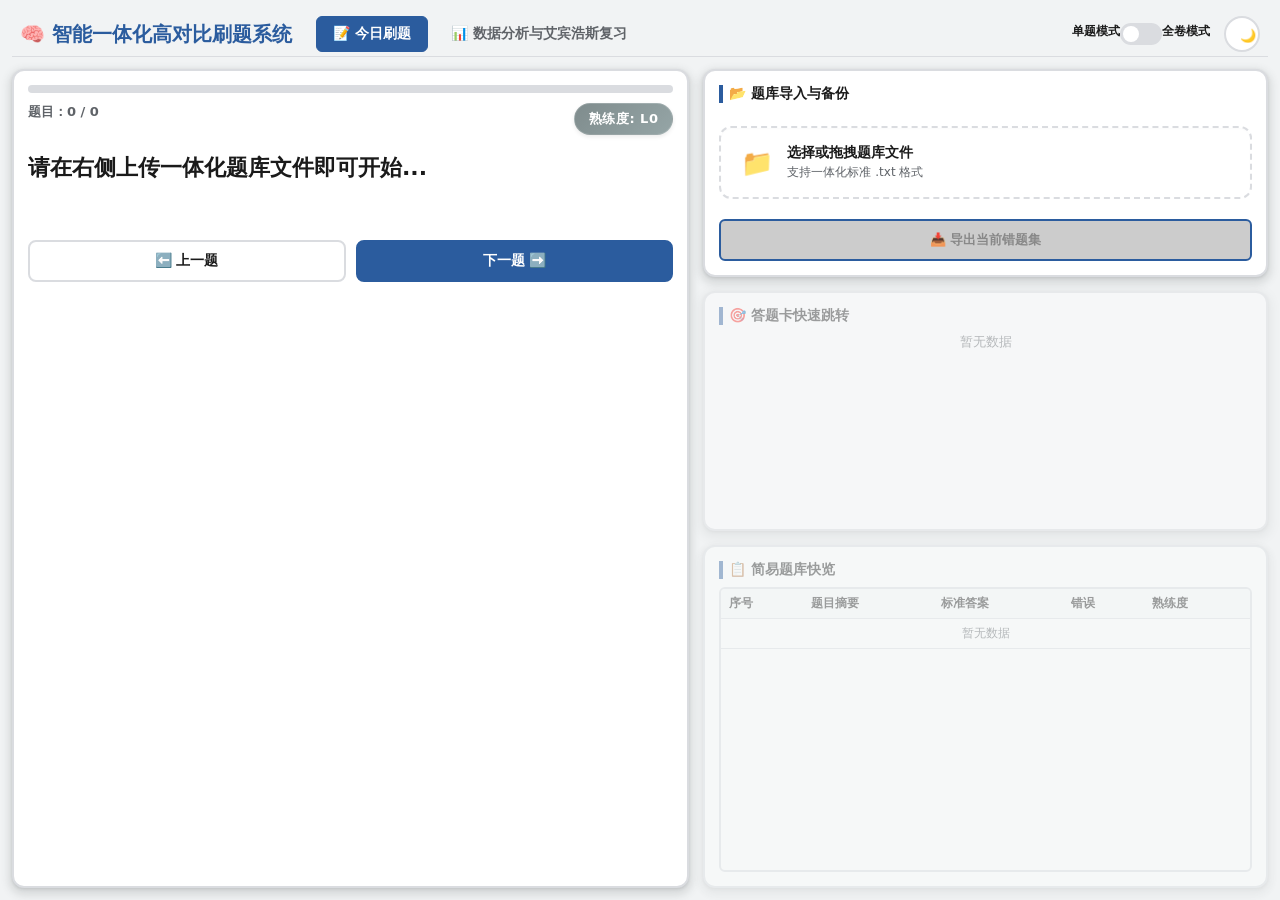
==== index.html @ 7b8d34b7 "2.8快捷键" ====
<!doctype html>
<html lang="zh-CN">
  <head>
    <meta charset="UTF-8" />
    <meta name="viewport" content="width=device-width, initial-scale=1.0" />
    <title>智能一体化全屏刷题看板 - 答题中心</title>
    <link rel="stylesheet" href="style.css" />
  </head>
  <body>
    <div class="fullscreen-container">
      <header class="main-header">
        <div class="header-left">
          <h1>🧠 智能一体化高对比刷题系统</h1>
          <div class="nav-tabs">
            <a href="index.html" class="tab-btn active">📝 今日刷题</a>
            <a href="analysis.html" class="tab-btn">📊 数据分析与艾宾浩斯复习</a>
          </div>
        </div>
        <div class="header-controls">
          <div
            class="mode-switch-wrapper"
            id="modeSwitchBox"
            style="display: flex"
          >
            <span class="mode-label">单题模式</span>
            <label class="switch">
              <input type="checkbox" id="modeToggle" />
              <span class="slider round"></span>
            </label>
            <span class="mode-label">全卷模式</span>
          </div>
          <button id="themeToggleBtn" class="theme-toggle-btn" title="切换主题">
            <span class="icon">🌙</span>
          </button>
        </div>
      </header>

      <div class="main-layout tab-content active" id="quizTab">
        <div class="card quiz-zone" id="quizZone">
          <div class="progress-bar-container" id="progressContainer">
            <div class="progress-bar" id="progressBar"></div>
          </div>
          <div class="quiz-header" id="quizHeader">
            <span id="quizIndex">题目：0 / 0</span>
            <span id="wordStage" class="badge">熟练度: L0</span>
          </div>

          <div id="quizDynamicContent" class="quiz-dynamic-content">
            <div class="word-display" id="wordDisplay">
              请在右侧上传一体化题库文件即可开始...
            </div>
            <div class="options-grid" id="optionsGrid"></div>
            <div id="feedback" class="feedback-msg"></div>
          </div>

          <!-- 单题模式导航按钮组（始终显示并贴近下方） -->
          <div class="nav-btn-group" id="navBtnGroup">
            <button id="prevBtn" class="nav-action-btn">⬅️ 上一题</button>
            <button id="nextBtn" class="nav-action-btn primary">下一题 ➡️</button>
          </div>
        </div>

        <div class="right-panel">
          <div class="card upload-section">
            <h3>📂 题库导入与备份</h3>
            <div class="file-upload-wrapper">
              <label for="vocabFile" class="custom-file-upload">
                <span class="upload-icon">📁</span>
                <div class="upload-text">
                  <strong id="fileStatusText">选择或拖拽题库文件</strong>
                  <small>支持一体化标准 .txt 格式</small>
                </div>
              </label>
              <input
                type="file"
                id="vocabFile"
                accept=".txt"
                style="display: none"
              />
            </div>
            <div class="action-btn-group">
              <button id="exportWrongBtn" class="export-btn" disabled>
                📥 导出当前错题集
              </button>
            </div>
          </div>

          <div
            class="card answer-card-zone"
            id="answerCardZone"
            style="opacity: 0.4; pointer-events: none"
          >
            <h3>🎯 答题卡快速跳转</h3>
            <div class="answer-card-grid" id="answerCardGrid">
              <div
                style="
                  color: var(--text-muted);
                  font-size: 13px;
                  text-align: center;
                  grid-column: 1/-1;
                "
              >
                暂无数据
              </div>
            </div>
          </div>

          <div
            class="card dashboard-zone"
            id="dashboardZone"
            style="opacity: 0.4; pointer-events: none"
          >
            <h3>📋 简易题库快览</h3>
            <div class="table-wrapper">
              <table>
                <thead>
                  <tr>
                    <th>序号</th>
                    <th>题目摘要</th>
                    <th>标准答案</th>
                    <th>错误</th>
                    <th>熟练度</th>
                  </tr>
                </thead>
                <tbody id="dashboardBody">
                  <tr>
                    <td
                      colspan="5"
                      style="text-align: center; color: var(--text-muted)"
                    >
                      暂无数据
                    </td>
                  </tr>
                </tbody>
              </table>
            </div>
          </div>
        </div>
      </div>
    </div>
    <script src="script.js"></script>
  </body>
</html>
---- style.css ----
/* 高对比度色彩核心变量 */
:root {
  --primary: #2b5c9e;
  --primary-hover: #1f4577;
  --success: #0f9d58;
  --success-hover: #0b7b43;
  --success-bg: #e6f4ea;
  --success-text: #137333;
  --danger: #d93025;
  --danger-hover: #a51d14;
  --danger-bg: #fce8e6;
  --danger-text: #c5221f;
  --background: #f1f3f4;
  --card-bg: #ffffff;
  --text: #1a1a1a;
  --text-muted: #5f6368;
  --border: #dadce0;
  --opt-btn-bg: #ffffff;
  --opt-btn-hover: #f8f9fa;
  --shadow:
    rgba(60, 64, 67, 0.15) 0px 1px 3px 0px,
    rgba(60, 64, 67, 0.15) 0px 4px 8px 3px;
  --badge-bg: #e8eaed;
  --table-header: #f8f9fa;
  --tr-hover: #f1f3f4;
}

[data-theme="dark"] {
  --background: #0f0f11;
  --card-bg: #1a1b20;
  --primary: #6ba5ff;
  --primary-hover: #8cb7ff;
  --success: #1fe686;
  --success-hover: #52f2a5;
  --success-bg: #102e21;
  --success-text: #34f59b;
  --danger: #ff5252;
  --danger-hover: #ff7575;
  --danger-bg: #3c1818;
  --danger-text: #ff7575;
  --text: #ffffff;
  --text-muted: #bdc1c6;
  --border: #3c4043;
  --opt-btn-bg: #24262d;
  --opt-btn-hover: #30333d;
  --shadow: rgba(0, 0, 0, 0.5) 0px 4px 16px;
  --badge-bg: #3c4043;
  --table-header: #24262d;
  --tr-hover: #2d3139;
}

* {
  box-sizing: border-box;
}
body {
  font-family:
    system-ui,
    -apple-system,
    sans-serif;
  background-color: var(--background);
  color: var(--text);
  margin: 0;
  padding: 12px;
  height: 100vh;
  overflow: hidden;
}

.fullscreen-container {
  height: 100%;
  display: flex;
  flex-direction: column;
}

/* 顶部融合栏 */
.main-header {
  display: flex;
  justify-content: space-between;
  align-items: center;
  padding: 4px 8px;
  margin-bottom: 12px;
  border-bottom: 1px solid var(--border);
}
.header-left {
  display: flex;
  align-items: center;
  gap: 24px;
}
.main-header h1 {
  margin: 0;
  color: var(--primary);
  font-size: 20px;
  font-weight: 800;
}

/* 导航标签组 */
.nav-tabs {
  display: flex;
  gap: 6px;
}
.tab-btn {
  background: transparent;
  color: var(--text-muted);
  padding: 8px 16px;
  border-radius: 6px;
  border: 1px solid transparent;
  font-size: 14px;
  font-weight: bold;
}
.tab-btn:hover {
  color: var(--text);
  background: var(--opt-btn-hover);
}
.tab-btn.active {
  color: white;
  background: var(--primary);
  border-color: var(--primary);
}
a.tab-btn {
  display: inline-block;
  text-decoration: none;
  text-align: center;
  line-height: normal;
}

.header-controls {
  display: flex;
  align-items: center;
  gap: 14px;
}
.theme-toggle-btn {
  background: var(--card-bg);
  border: 2px solid var(--border);
  width: 36px;
  height: 36px;
  border-radius: 50%;
  cursor: pointer;
}

/* 标签内容展示区控制 */
.tab-content {
  display: none;
  flex: 1;
  min-height: 0;
}
.tab-content.active {
  display: grid;
}

/* 页面一：经典分栏网格 */
.main-layout {
  grid-template-columns: 1.2fr 1fr;
  gap: 14px;
}
.card {
  background: var(--card-bg);
  padding: 14px;
  border-radius: 12px;
  box-shadow: var(--shadow);
  border: 2px solid var(--border);
  display: flex;
  flex-direction: column;
}
.quiz-zone {
  height: 100%;
  min-height: 0;
  justify-content: flex-start;
}

.progress-bar-container {
  background: var(--border);
  height: 8px;
  border-radius: 4px;
  margin-bottom: 10px;
}
.progress-bar {
  background: var(--primary);
  width: 0%;
  height: 100%;
  border-radius: 4px;
}
.quiz-header {
  display: flex;
  justify-content: space-between;
  color: var(--text-muted);
  font-size: 13px;
  font-weight: bold;
  margin-bottom: 8px;
}

.quiz-dynamic-content {
  display: flex;
  flex-direction: column;
  gap: 6px;
}
/* 全卷模式滚动容器 */
.full-paper-scroll {
  overflow-y: auto;
  flex: 1;
  padding-right: 8px;
  display: flex !important;
  flex-direction: column !important;
  gap: 16px !important; 
}

/* 单个题目卡片块 */
.paper-item-block {
  padding: 16px;
  border-radius: 8px;
  border: 1px solid var(--border);
  background: var(--card-bg);
  box-shadow: 0 2px 4px rgba(0, 0, 0, 0.05);
  margin-bottom: 0;
  box-sizing: border-box;
}

/* 焦点卡片高亮 */
.paper-item-block.focused-item {
  border: 2px solid var(--primary);
  box-shadow: inset 0 0 4px var(--primary);
}

.paper-item-title {
  font-size: 15px;
  font-weight: bold;
  margin-bottom: 12px;
  line-height: 1.4;
}

/* 选项网格保持适度间距 */
.paper-item-block .options-grid {
  display: grid;
  grid-template-columns: 1fr;
  gap: 20px;
}

.word-display {
  font-size: 22px;
  font-weight: 800;
  padding: 10px 0;
  line-height: 1.4;
}
.options-grid {
  display: grid;
  grid-template-columns: 1fr;
  gap: 6px;
}

.opt-btn {
  background: var(--opt-btn-bg);
  border: 2px solid var(--border);
  color: var(--text);
  text-align: left;
  padding: 10px 14px;
  border-radius: 6px;
  font-size: 14px;
  font-weight: 600;
}
.opt-btn:hover:not(:disabled) {
  border-color: var(--primary);
  background: var(--opt-btn-hover);
}
.opt-btn.correct {
  background: var(--success-bg) !important;
  border-color: var(--success) !important;
  color: var(--success-text) !important;
  font-weight: 800;
}
.opt-btn.wrong {
  background: var(--danger-bg) !important;
  border-color: var(--danger) !important;
  color: var(--danger-text) !important;
  font-weight: 800;
}

.feedback-msg {
  text-align: left;
  font-weight: 800;
  min-height: 20px;
  font-size: 15px;
  margin: 4px 0;
}

/* ==========================================================================
   ✨ 单题模式【上一题/下一题】贴近选项下方的新增控制组样式
   ========================================================================== */
.nav-btn-group {
  display: flex;
  gap: 10px;
  margin-top: 6px; /* 紧贴反馈区域与选项下方 */
  width: 100%;
}

.nav-action-btn {
  flex: 1;
  padding: 10px 16px;
  font-size: 14px;
  font-weight: 700;
  border-radius: 8px;
  cursor: pointer;
  background: var(--opt-btn-bg);
  color: var(--text);
  border: 2px solid var(--border);
  transition: all 0.2s ease;
  display: flex;
  align-items: center;
  justify-content: center;
}

.nav-action-btn:hover:not(:disabled) {
  border-color: var(--primary);
  background: var(--opt-btn-hover);
}

.nav-action-btn.primary {
  background: var(--primary);
  color: #ffffff;
  border-color: var(--primary);
}

.nav-action-btn.primary:hover:not(:disabled) {
  background: var(--primary-hover);
  border-color: var(--primary-hover);
}

.right-panel {
  display: flex;
  flex-direction: column;
  gap: 14px;
  height: 100%;
  min-height: 0;
}
.upload-section {
  flex-shrink: 0;
}
.answer-card-zone {
  flex: 0.8;
  min-height: 0;
}
.dashboard-zone {
  flex: 1.2;
  min-height: 0;
}
.right-panel h3,
.card h3 {
  margin: 0 0 8px 0;
  font-size: 14px;
  border-left: 4px solid var(--primary);
  padding-left: 6px;
}

.action-btn-group {
  display: flex;
  gap: 6px;
}
.action-btn-group button {
  flex: 1;
}

.answer-card-grid {
  display: grid;
  grid-template-columns: repeat(auto-fill, minmax(36px, 1fr));
  gap: 5px;
  overflow-y: auto;
  flex: 1;
}
.answer-item {
  aspect-ratio: 1;
  border: 2px solid var(--border);
  border-radius: 6px;
  display: flex;
  align-items: center;
  justify-content: center;
  font-size: 12px;
  font-weight: 700;
  cursor: pointer;
  background: var(--opt-btn-bg);
}
.answer-item.active {
  border-color: var(--primary) !important;
  box-shadow: 0 0 0 2px var(--primary);
}
.answer-item.correct {
  background-color: var(--success) !important;
  border-color: var(--success) !important;
  color: white !important;
}
.answer-item.wrong {
  background-color: var(--danger) !important;
  border-color: var(--danger) !important;
  color: white !important;
}

.table-wrapper {
  flex: 1;
  overflow-y: auto;
  border: 2px solid var(--border);
  border-radius: 6px;
}
table {
  width: 100%;
  border-collapse: collapse;
  font-size: 12px;
}
th,
td {
  padding: 6px 8px;
  border-bottom: 1px solid var(--border);
  text-align: left;
}
th {
  background: var(--table-header);
  position: sticky;
  top: 0;
  z-index: 2;
}
.high-error-row {
  background-color: var(--danger-bg) !important;
}

/* 页面二：数据多维分析独立专属美化布局 */
.analysis-layout {
  grid-template-rows: auto 1fr;
  gap: 14px;
  height: 100%;
  min-height: 0;
}
.metrics-grid {
  display: grid;
  grid-template-columns: repeat(4, 1fr);
  gap: 14px;
  margin-top: 8px;
}
.metric-card {
  background: var(--background);
  padding: 14px;
  border-radius: 8px;
  text-align: center;
  border: 1px solid var(--border);
}
.metric-card .title {
  font-size: 13px;
  color: var(--text-muted);
  font-weight: bold;
}
.metric-card .value {
  font-size: 26px;
  font-weight: 800;
  margin-top: 6px;
}

.analysis-charts-grid {
  display: grid;
  grid-template-columns: 1fr 1fr;
  gap: 14px;
  min-height: 0;
}
.chart-card {
  height: 100%;
  min-height: 0;
}
.chart-progress-row {
  margin-bottom: 14px;
}
.chart-progress-row .label-txt {
  display: flex;
  justify-content: space-between;
  font-size: 12px;
  margin-bottom: 4px;
}
.chart-progress-row .bar-outer {
  background: var(--border);
  height: 12px;
  border-radius: 6px;
  overflow: hidden;
}
.chart-progress-row .bar-inner {
  height: 100%;
  border-radius: 6px;
  transition: width 0.5s ease;
}

/* 页面三：艾宾浩斯曲线独立风格布局 */
.ebbinghaus-layout {
  grid-template-rows: auto 1fr;
  gap: 14px;
  height: 100%;
  min-height: 0;
}
.ebbinghaus-intro p {
  margin: 4px 0;
  font-size: 13px;
  color: var(--text-muted);
  line-height: 1.5;
}
.ebb-main-grid {
  display: grid;
  grid-template-columns: 1fr 1.1fr;
  gap: 14px;
  min-height: 0;
}

.ebb-timeline-panel {
  height: 100%;
  min-height: 0;
}
.ebb-stage-scroller {
  flex: 1;
  overflow-y: auto;
  padding-right: 4px;
  display: flex;
  flex-direction: column;
  gap: 8px;
}
.ebb-timeline-node {
  background: var(--background);
  border-left: 4px solid var(--primary);
  padding: 10px 12px;
  border-radius: 0 8px 8px 0;
  font-size: 12px;
}
.ebb-timeline-node.expired {
  border-left-color: var(--danger);
  background: var(--danger-bg);
}
.ebb-timeline-node h4 {
  margin: 0 0 4px 0;
  color: var(--danger-text);
  font-size: 13px;
}
.ebb-timeline-node .node-time {
  font-weight: bold;
  color: var(--primary);
  margin-bottom: 2px;
}

.ebb-action-panel {
  height: 100%;
  min-height: 0;
  background: var(--card-bg);
}
.review-status-bar {
  padding: 10px;
  border-radius: 6px;
  font-weight: bold;
  text-align: center;
  font-size: 13px;
  margin-bottom: 8px;
}
.review-status-bar.safe {
  background: var(--success-bg);
  color: var(--success-text);
}
.review-status-bar.danger {
  background: var(--danger-bg);
  color: var(--danger-text);
  animation: pulse 2s infinite;
}

/* 开关基础 */
.switch {
  position: relative;
  display: inline-block;
  width: 42px;
  height: 22px;
}
.switch input {
  opacity: 0;
  width: 0;
  height: 0;
}
.slider {
  position: absolute;
  cursor: pointer;
  top: 0;
  left: 0;
  right: 0;
  bottom: 0;
  background-color: var(--border);
  transition: 0.2s;
}
.slider:before {
  position: absolute;
  content: "";
  height: 16px;
  width: 16px;
  left: 3px;
  bottom: 3px;
  background-color: white;
  transition: 0.2s;
}
input:checked + .slider {
  background-color: var(--primary);
}
input:checked + .slider:before {
  transform: translateX(20px);
}
.slider.round {
  border-radius: 22px;
}
.slider.round:before {
  border-radius: 50%;
}
.mode-label {
  font-size: 12px;
  font-weight: bold;
}

button {
  border: none;
  padding: 10px 14px;
  border-radius: 6px;
  font-size: 13px;
  font-weight: bold;
  cursor: pointer;
}
button:disabled {
  background: #ccc !important;
  color: #888 !important;
  cursor: not-allowed;
}
.success-btn {
  background: var(--success);
  color: white;
  width: 100%;
}
.export-btn {
  background: transparent;
  color: var(--primary);
  border: 2px solid var(--primary);
}
.danger-btn {
  background: var(--danger);
  color: white;
}

.var-success {
  color: var(--success-text) !important;
}
.var-danger {
  color: var(--danger-text) !important;
}

@keyframes pulse {
  0% {
    box-shadow: 0 0 0 0 rgba(217, 48, 37, 0.4);
  }
  70% {
    box-shadow: 0 0 0 6px rgba(217, 48, 37, 0);
  }
  100% {
    box-shadow: 0 0 0 0 rgba(217, 48, 37, 0);
  }
}

@media (max-width: 900px) {
  body {
    overflow: auto;
    height: auto;
  }
  .tab-content.active {
    grid-template-columns: 1fr;
    height: auto;
  }
  .analysis-charts-grid,
  .ebb-main-grid {
    grid-template-columns: 1fr;
  }
}

/* 熟练度徽章与选择文件按钮样式 */
#wordStage.badge {
  padding: 6px 14px;
  font-size: 13px;
  font-weight: 800;
  border-radius: 50px;
  letter-spacing: 0.5px;
  box-shadow: 0 2px 4px rgba(0, 0, 0, 0.08);
  transition: all 0.3s cubic-bezier(0.4, 0, 0.2, 1);
  background: linear-gradient(135deg, #7f8c8d, #95a5a6);
  color: #ffffff !important;
  border: 1px solid rgba(255, 255, 255, 0.15);
}

#wordStage.badge.stage-0 {
  background: linear-gradient(135deg, #7f8c8d, #95a5a6);
}
#wordStage.badge.stage-1,
#wordStage.badge.stage-2 {
  background: linear-gradient(135deg, #3498db, #2980b9);
}
#wordStage.badge.stage-3,
#wordStage.badge.stage-4 {
  background: linear-gradient(135deg, #f39c12, #d35400);
}
#wordStage.badge.stage-5,
#wordStage.badge.stage-6 {
  background: linear-gradient(135deg, #9b59b6, #8e44ad);
}
#wordStage.badge.stage-7,
#wordStage.badge.stage-8 {
  background: linear-gradient(135deg, #2ecc71, #27ae60);
}

.file-upload-wrapper {
  margin: 15px 0 20px 0;
  width: 100%;
}

.custom-file-upload {
  display: flex;
  align-items: center;
  gap: 14px;
  padding: 16px 20px;
  background: var(--opt-btn-bg);
  border: 2px dashed var(--border);
  border-radius: 12px;
  cursor: pointer;
  transition: all 0.25s ease;
  box-shadow: inset 0 1px 2px rgba(0, 0, 0, 0.02);
}

.custom-file-upload .upload-icon {
  font-size: 26px;
  transition: transform 0.25s ease;
}

.custom-file-upload .upload-text {
  display: flex;
  flex-direction: column;
  gap: 2px;
  text-align: left;
}

.custom-file-upload .upload-text strong {
  font-size: 14px;
  color: var(--text);
}

.custom-file-upload .upload-text small {
  font-size: 12px;
  color: var(--text-muted);
}

.custom-file-upload:hover {
  border-color: var(--primary);
  background: var(--opt-btn-hover);
  box-shadow: var(--shadow);
}

.custom-file-upload:hover .upload-icon {
  transform: scale(1.15) rotate(-5deg);
}

[data-theme="dark"] .custom-file-upload {
  background: #202124;
  border-color: #3c4043;
}
[data-theme="dark"] .custom-file-upload:hover {
  background: #2d2e31;
  border-color: #8ab4f8;
}

.opt-btn:disabled:not(.correct):not(.wrong) {
  background: var(--opt-btn-bg) !important;
  border-color: var(--border) !important;
  color: var(--text-muted) !important;
  opacity: 0.8;
  cursor: default;
}

[data-theme="dark"] .opt-btn:disabled:not(.correct):not(.wrong) {
  background: transparent !important;
  border-color: var(--border) !important;
  color: rgba(255, 255, 255, 0.5) !important;
}
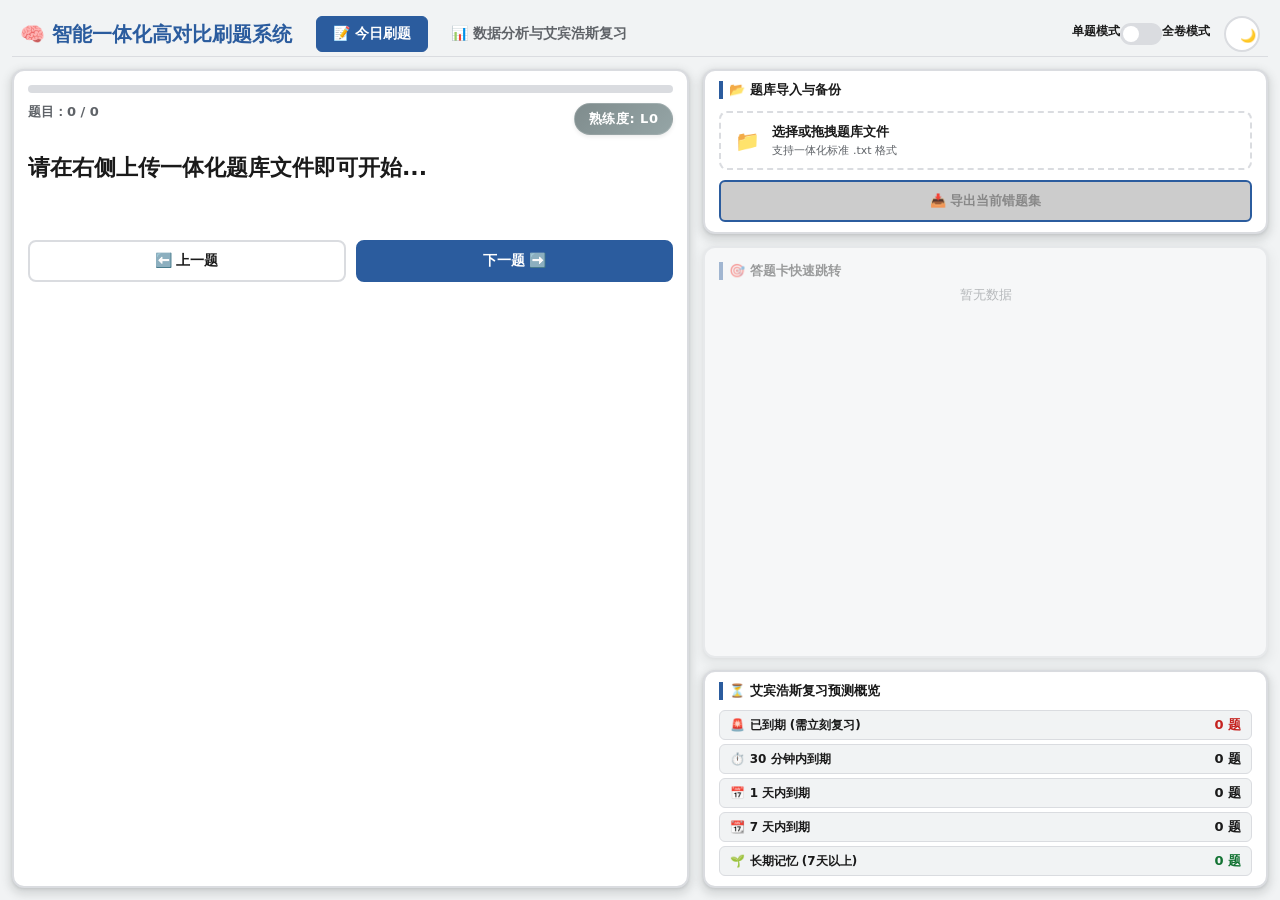
==== commit 18cf0607: "2.9主页显示" ====
--- a/index.html
+++ b/index.html
@@ -85,6 +85,7 @@
             </div>
           </div>
 
+          <!-- 1. 答题卡移至上方，并获得更充足高度 -->
           <div
             class="card answer-card-zone"
             id="answerCardZone"
@@ -105,34 +106,30 @@
             </div>
           </div>
 
-          <div
-            class="card dashboard-zone"
-            id="dashboardZone"
-            style="opacity: 0.4; pointer-events: none"
-          >
-            <h3>📋 简易题库快览</h3>
-            <div class="table-wrapper">
-              <table>
-                <thead>
-                  <tr>
-                    <th>序号</th>
-                    <th>题目摘要</th>
-                    <th>标准答案</th>
-                    <th>错误</th>
-                    <th>熟练度</th>
-                  </tr>
-                </thead>
-                <tbody id="dashboardBody">
-                  <tr>
-                    <td
-                      colspan="5"
-                      style="text-align: center; color: var(--text-muted)"
-                    >
-                      暂无数据
-                    </td>
-                  </tr>
-                </tbody>
-              </table>
+          <!-- 2. 复习预测移至下方，体积紧凑 -->
+          <div class="card ebbinghaus-summary-zone" id="ebbSummaryZone">
+            <h3>⏳ 艾宾浩斯复习预测概览</h3>
+            <div class="ebb-summary-list" id="ebbSummaryList">
+              <div class="ebb-summary-item">
+                <span>🚨 已到期 (需立刻复习)</span>
+                <strong id="ebbCountExpired" class="var-danger">0 题</strong>
+              </div>
+              <div class="ebb-summary-item">
+                <span>⏱️ 30 分钟内到期</span>
+                <strong id="ebbCount30m">0 题</strong>
+              </div>
+              <div class="ebb-summary-item">
+                <span>📅 1 天内到期</span>
+                <strong id="ebbCount1d">0 题</strong>
+              </div>
+              <div class="ebb-summary-item">
+                <span>📆 7 天内到期</span>
+                <strong id="ebbCount7d">0 题</strong>
+              </div>
+              <div class="ebb-summary-item">
+                <span>🌱 长期记忆 (7天以上)</span>
+                <strong id="ebbCountSafe" class="var-success">0 题</strong>
+              </div>
             </div>
           </div>
         </div>
--- a/style.css
+++ b/style.css
@@ -281,12 +281,12 @@
 }
 
 /* ==========================================================================
-   ✨ 单题模式【上一题/下一题】贴近选项下方的新增控制组样式
+   单题模式【上一题/下一题】控制组样式
    ========================================================================== */
 .nav-btn-group {
   display: flex;
   gap: 10px;
-  margin-top: 6px; /* 紧贴反馈区域与选项下方 */
+  margin-top: 6px;
   width: 100%;
 }
 
@@ -325,25 +325,28 @@
 .right-panel {
   display: flex;
   flex-direction: column;
-  gap: 14px;
-  height: 100%;
-  min-height: 0;
-}
+  gap: 12px;
+  height: 100%;
+  min-height: 0;
+}
+
 .upload-section {
   flex-shrink: 0;
-}
+  padding: 10px 14px;
+}
+
+/* 1. 答题卡占用主要伸缩空间 */
 .answer-card-zone {
-  flex: 0.8;
-  min-height: 0;
-}
-.dashboard-zone {
-  flex: 1.2;
-  min-height: 0;
-}
+  flex: 1;
+  min-height: 0;
+  display: flex;
+  flex-direction: column;
+}
+
 .right-panel h3,
 .card h3 {
-  margin: 0 0 8px 0;
-  font-size: 14px;
+  margin: 0 0 6px 0;
+  font-size: 13px;
   border-left: 4px solid var(--primary);
   padding-left: 6px;
 }
@@ -380,14 +383,44 @@
   box-shadow: 0 0 0 2px var(--primary);
 }
 .answer-item.correct {
-  background-color: var(--success) !important;
-  border-color: var(--success) !important;
+  background-color: #426a57 !important;
+  border-color: #48a578 !important;
   color: white !important;
 }
 .answer-item.wrong {
-  background-color: var(--danger) !important;
-  border-color: var(--danger) !important;
+  background-color: #ec5353b0 !important;
+  border-color: #ff5252a3 !important;
   color: white !important;
+}
+
+/* 2. 复习预测做高度紧凑化调整 */
+.ebbinghaus-summary-zone {
+  flex: 0 0 auto; /* 不自动拉伸，按内容紧凑展示 */
+  padding: 10px 14px;
+}
+
+.ebb-summary-list {
+  display: flex;
+  flex-direction: column;
+  gap: 4px; /* 压缩行间距 */
+  margin-top: 4px;
+}
+
+.ebb-summary-item {
+  display: flex;
+  justify-content: space-between;
+  align-items: center;
+  padding: 5px 10px; /* 压缩 Padding，使其小巧精致 */
+  background: var(--background);
+  border: 1px solid var(--border);
+  border-radius: 6px;
+  font-size: 12px;
+  font-weight: 600;
+}
+
+.ebb-summary-item strong {
+  font-size: 13px;
+  font-weight: 800;
 }
 
 .table-wrapper {
@@ -417,7 +450,7 @@
   background-color: var(--danger-bg) !important;
 }
 
-/* 页面二：数据多维分析独立专属美化布局 */
+/* 页面二：数据多维分析 */
 .analysis-layout {
   grid-template-rows: auto 1fr;
   gap: 14px;
@@ -479,7 +512,7 @@
   transition: width 0.5s ease;
 }
 
-/* 页面三：艾宾浩斯曲线独立风格布局 */
+/* 页面三：艾宾浩斯曲线 */
 .ebbinghaus-layout {
   grid-template-rows: auto 1fr;
   gap: 14px;
@@ -702,26 +735,24 @@
 }
 
 .file-upload-wrapper {
-  margin: 15px 0 20px 0;
+  margin: 6px 0 10px 0;
   width: 100%;
 }
 
 .custom-file-upload {
   display: flex;
   align-items: center;
-  gap: 14px;
-  padding: 16px 20px;
+  gap: 12px;
+  padding: 10px 14px;
   background: var(--opt-btn-bg);
   border: 2px dashed var(--border);
-  border-radius: 12px;
+  border-radius: 8px;
   cursor: pointer;
   transition: all 0.25s ease;
-  box-shadow: inset 0 1px 2px rgba(0, 0, 0, 0.02);
 }
 
 .custom-file-upload .upload-icon {
-  font-size: 26px;
-  transition: transform 0.25s ease;
+  font-size: 20px;
 }
 
 .custom-file-upload .upload-text {
@@ -732,23 +763,18 @@
 }
 
 .custom-file-upload .upload-text strong {
-  font-size: 14px;
+  font-size: 13px;
   color: var(--text);
 }
 
 .custom-file-upload .upload-text small {
-  font-size: 12px;
+  font-size: 11px;
   color: var(--text-muted);
 }
 
 .custom-file-upload:hover {
   border-color: var(--primary);
   background: var(--opt-btn-hover);
-  box-shadow: var(--shadow);
-}
-
-.custom-file-upload:hover .upload-icon {
-  transform: scale(1.15) rotate(-5deg);
 }
 
 [data-theme="dark"] .custom-file-upload {
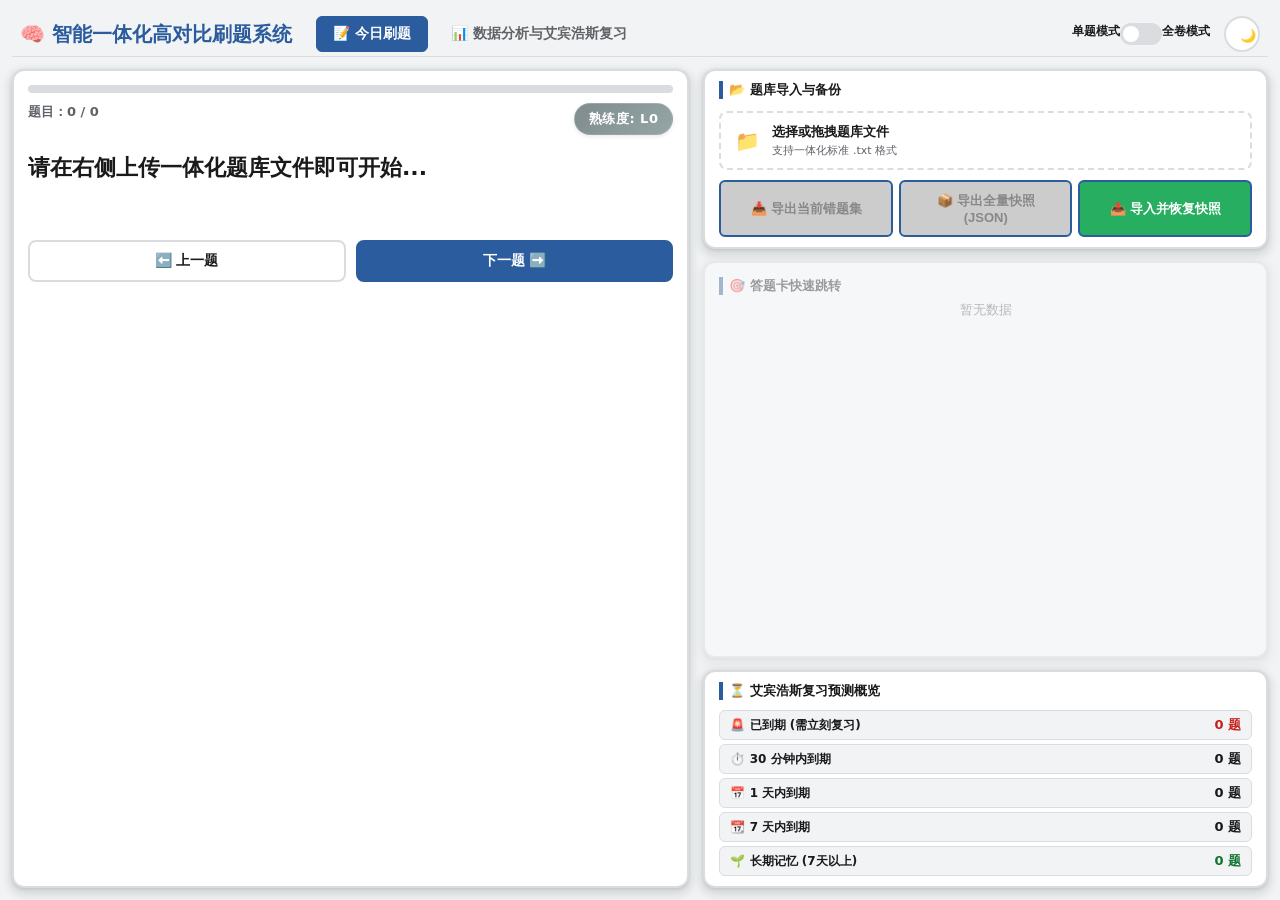
==== commit 0f0ea2f2: "3.2标准版本可对当前题库拍快照" ====
--- a/index.html
+++ b/index.html
@@ -13,7 +13,9 @@
           <h1>🧠 智能一体化高对比刷题系统</h1>
           <div class="nav-tabs">
             <a href="index.html" class="tab-btn active">📝 今日刷题</a>
-            <a href="analysis.html" class="tab-btn">📊 数据分析与艾宾浩斯复习</a>
+            <a href="analysis.html" class="tab-btn"
+              >📊 数据分析与艾宾浩斯复习</a
+            >
           </div>
         </div>
         <div class="header-controls">
@@ -56,7 +58,9 @@
           <!-- 单题模式导航按钮组（始终显示并贴近下方） -->
           <div class="nav-btn-group" id="navBtnGroup">
             <button id="prevBtn" class="nav-action-btn">⬅️ 上一题</button>
-            <button id="nextBtn" class="nav-action-btn primary">下一题 ➡️</button>
+            <button id="nextBtn" class="nav-action-btn primary">
+              下一题 ➡️
+            </button>
           </div>
         </div>
 
@@ -81,6 +85,22 @@
             <div class="action-btn-group">
               <button id="exportWrongBtn" class="export-btn" disabled>
                 📥 导出当前错题集
+              </button>
+              <button id="exportSnapshotBtn" class="export-btn" disabled>
+                📦 导出全量快照 (JSON)
+              </button>
+              <input
+                type="file"
+                id="importSnapshotInput"
+                accept=".json"
+                style="display: none"
+              />
+              <button
+                id="importSnapshotBtn"
+                class="export-btn"
+                style="background-color: #27ae60; color: white"
+              >
+                📤 导入并恢复快照
               </button>
             </div>
           </div>
@@ -137,4 +157,4 @@
     </div>
     <script src="script.js"></script>
   </body>
-</html>+</html>
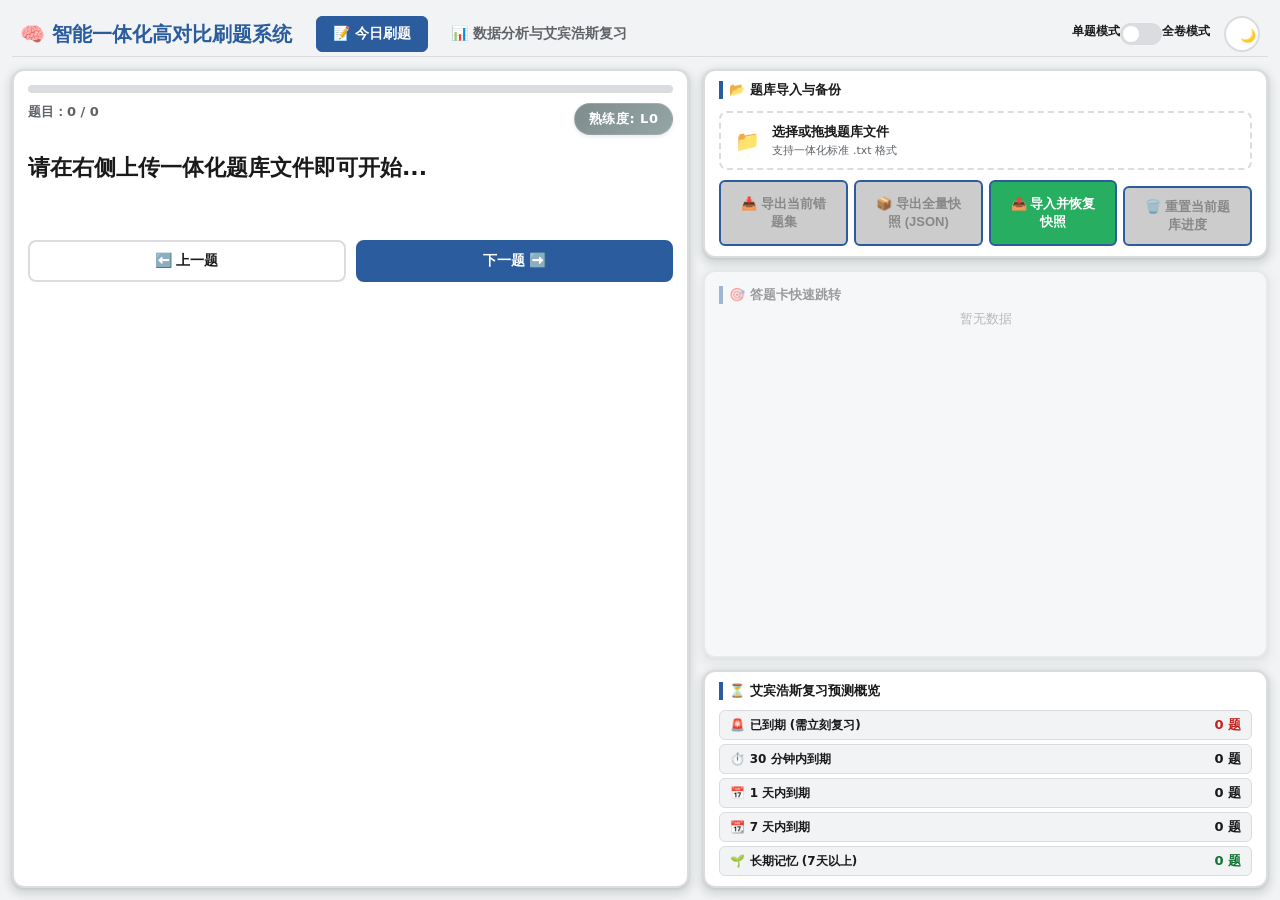
==== commit eb8ee762: "3.3可重置题目" ====
--- a/index.html
+++ b/index.html
@@ -102,6 +102,14 @@
               >
                 📤 导入并恢复快照
               </button>
+              <button
+                id="resetProgressBtn"
+                class="export-btn"
+                style="background-color: #e74c3c; color: white; margin-top: 6px"
+                disabled
+              >
+                🗑️ 重置当前题库进度
+              </button>
             </div>
           </div>
 
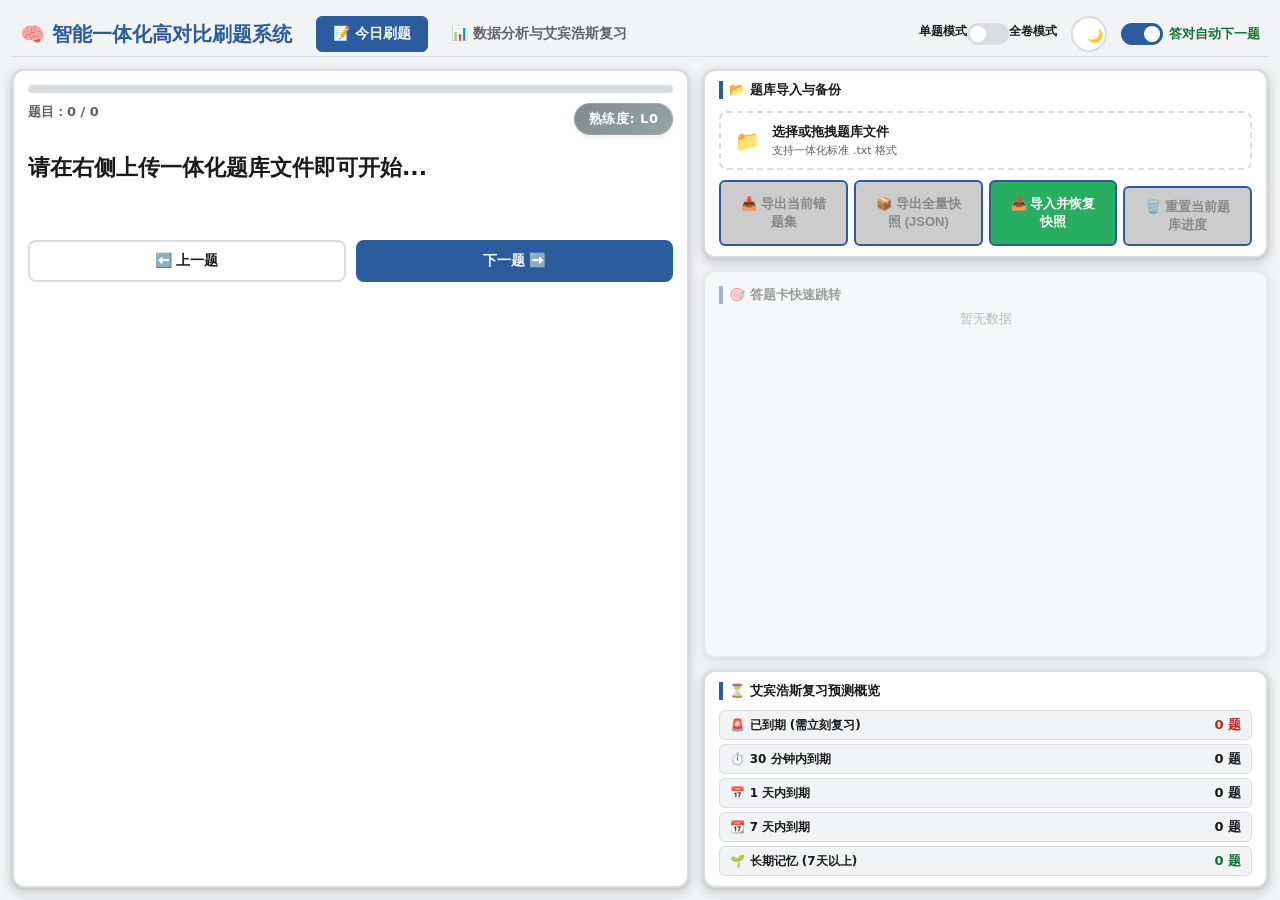
==== commit 9f6c3e44: "自动跳转5.2" ====
--- a/index.html
+++ b/index.html
@@ -34,6 +34,13 @@
           <button id="themeToggleBtn" class="theme-toggle-btn" title="切换主题">
             <span class="icon">🌙</span>
           </button>
+          <div id="autoNextSwitchBox" style="display: flex; align-items: center; gap: 6px;">
+    <label class="switch">
+      <input type="checkbox" id="autoNextToggle" checked />
+      <span class="slider round"></span>
+    </label>
+    <span class="mode-label" style="font-size: 13px; color: var(--success-text, #2ecc71);">答对自动下一题</span>
+  </div>
         </div>
       </header>
 
--- a/style.css
+++ b/style.css
@@ -798,4 +798,25 @@
   background: transparent !important;
   border-color: var(--border) !important;
   color: rgba(255, 255, 255, 0.5) !important;
+}
+
+/* 修复 Chart.js 容器溢出与图表错位问题 */
+.chart-card {
+  display: flex;
+  flex-direction: column;
+  overflow: hidden; /* 防止内部图表超界 */
+}
+
+.chart-container {
+  position: relative;
+  width: 100%;
+  max-width: 100%;
+  flex: 1;
+  min-height: 220px;
+  max-height: 260px; /* 严格限制最大高度 */
+}
+
+.chart-container canvas {
+  width: 100% !important;
+  height: 100% !important;
 }
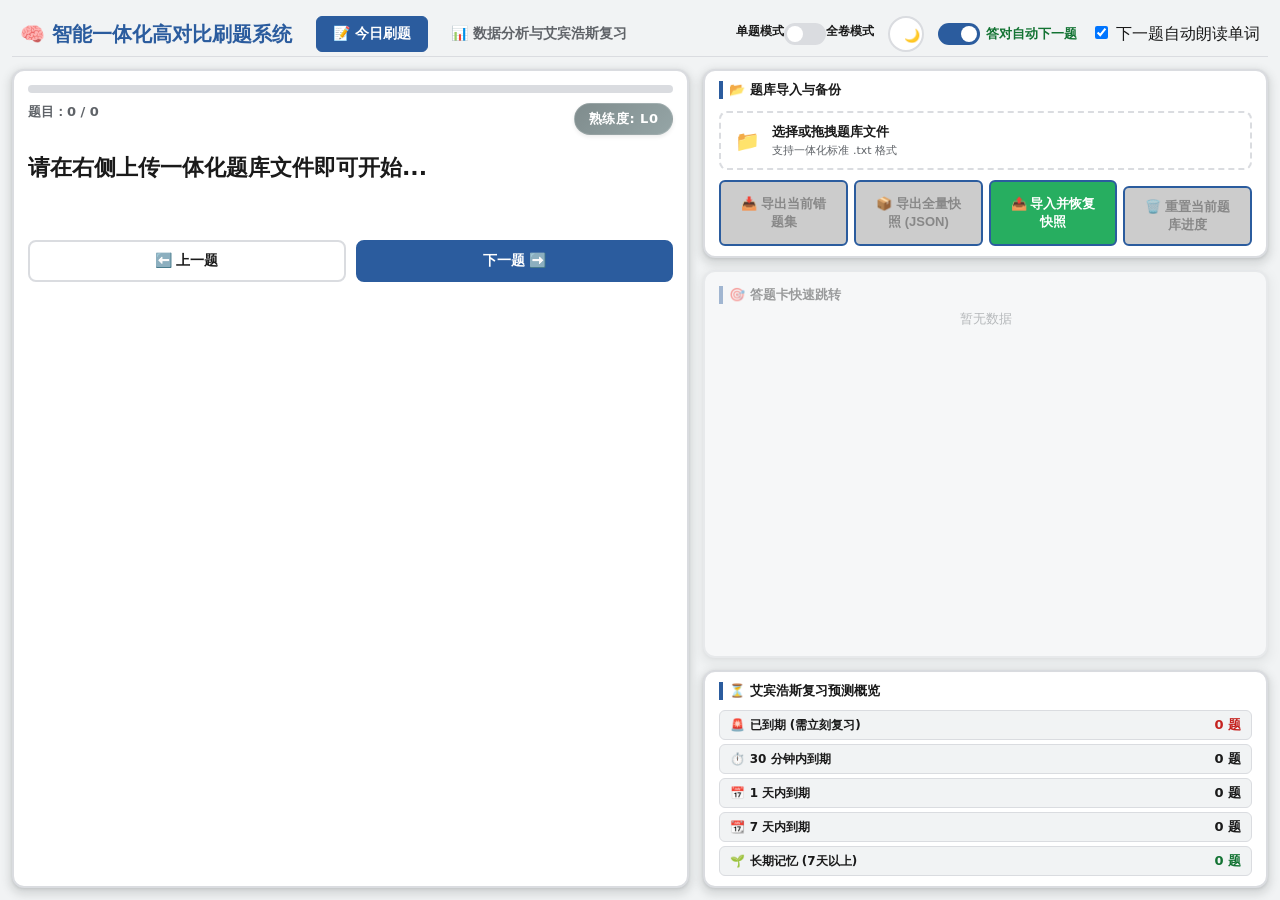
==== commit 6d1f9d89: "自动朗读" ====
--- a/index.html
+++ b/index.html
@@ -34,13 +34,24 @@
           <button id="themeToggleBtn" class="theme-toggle-btn" title="切换主题">
             <span class="icon">🌙</span>
           </button>
-          <div id="autoNextSwitchBox" style="display: flex; align-items: center; gap: 6px;">
-    <label class="switch">
-      <input type="checkbox" id="autoNextToggle" checked />
-      <span class="slider round"></span>
-    </label>
-    <span class="mode-label" style="font-size: 13px; color: var(--success-text, #2ecc71);">答对自动下一题</span>
-  </div>
+          <div
+            id="autoNextSwitchBox"
+            style="display: flex; align-items: center; gap: 6px"
+          >
+            <label class="switch">
+              <input type="checkbox" id="autoNextToggle" checked />
+              <span class="slider round"></span>
+            </label>
+            <span
+              class="mode-label"
+              style="font-size: 13px; color: var(--success-text, #2ecc71)"
+              >答对自动下一题</span
+            >
+          </div>
+          <label class="switch-box" id="autoSpeakSwitchBox">
+  <input type="checkbox" id="autoSpeakToggle" checked>
+  <span>下一题自动朗读单词</span>
+</label>
         </div>
       </header>
 
--- a/style.css
+++ b/style.css
@@ -819,4 +819,50 @@
 .chart-container canvas {
   width: 100% !important;
   height: 100% !important;
-}+}
+
+/* 单词发音按钮样式 */
+.audio-play-btn {
+  background: transparent;
+  border: none;
+  font-size: 1.2rem;
+  cursor: pointer;
+  margin-left: 8px;
+  padding: 4px 8px;
+  border-radius: 50%;
+  transition: transform 0.15s ease, background-color 0.2s ease;
+  vertical-align: middle;
+}
+
+.audio-play-btn:hover {
+  background-color: rgba(255, 255, 255, 0.15);
+  transform: scale(1.15);
+}
+
+.audio-play-btn:active {
+  transform: scale(0.95);
+}
+
+.audio-play-btn {
+  background: transparent;
+  border: none;
+  cursor: pointer;
+  font-size: 18px;
+  margin-left: 8px;
+  vertical-align: middle;
+  transition: transform 0.15s ease;
+}
+
+.audio-play-btn:hover {
+  transform: scale(1.2);
+}
+
+/* 修改艾宾浩斯复习界面的【下一题】按钮，使其颜色与答对选项保持一致 */
+#ebbNextBtn {
+  background-color: var(--success-bg) !important;
+  color: var(--success-text) !important;
+  border: 2px solid var(--success) !important;
+  font-weight: 800 !important;
+  box-shadow: none !important;
+  transition: all 0.2s ease;
+}
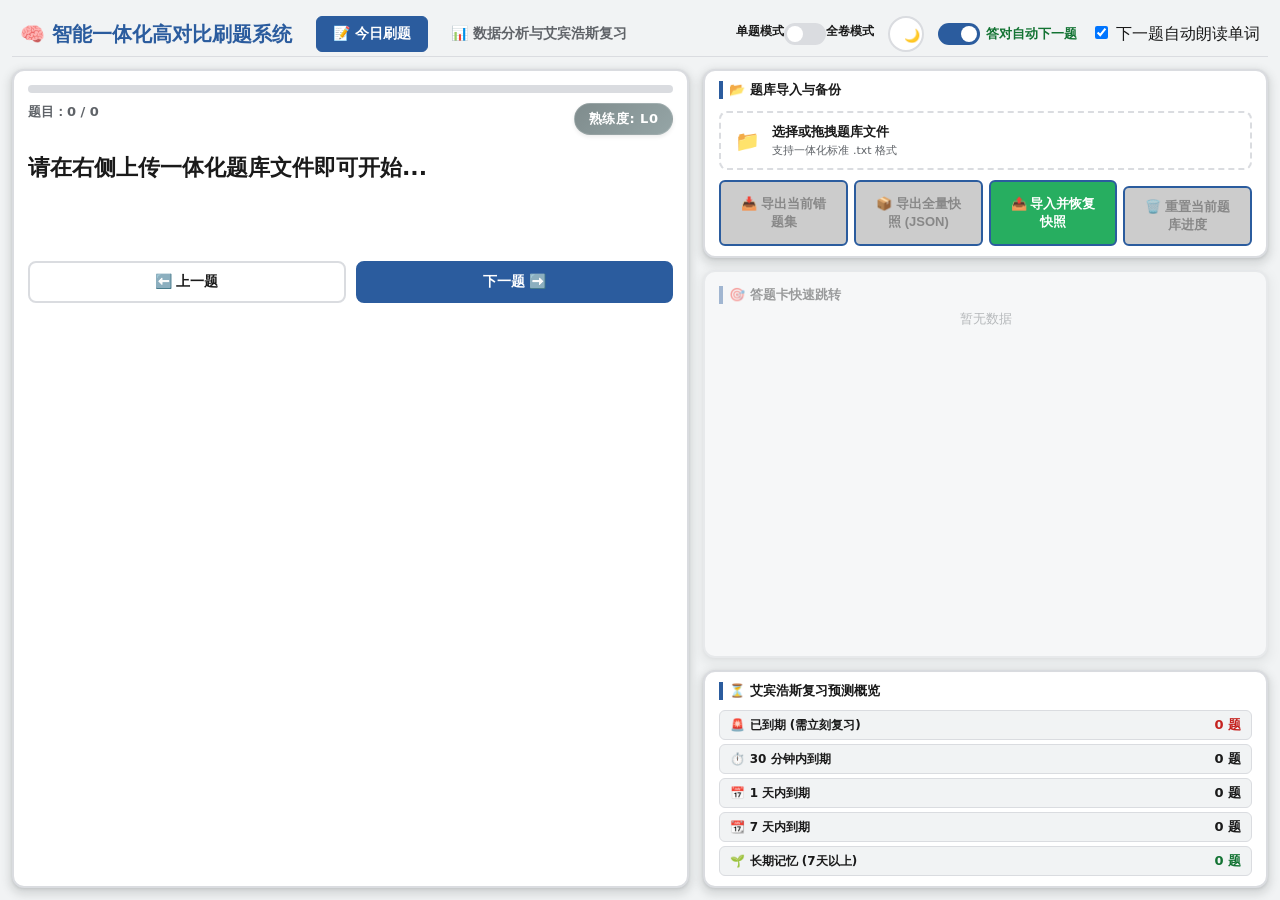
==== commit 2df3a1e7: "词根词缀提示" ====
--- a/index.html
+++ b/index.html
@@ -71,6 +71,7 @@
             </div>
             <div class="options-grid" id="optionsGrid"></div>
             <div id="feedback" class="feedback-msg"></div>
+            <div id="mnemonicContainer" style="margin-top: 15px;"></div>
           </div>
 
           <!-- 单题模式导航按钮组（始终显示并贴近下方） -->
@@ -181,6 +182,7 @@
         </div>
       </div>
     </div>
+    <script src="mnemonic.js"></script>
     <script src="script.js"></script>
   </body>
 </html>
--- a/style.css
+++ b/style.css
@@ -866,3 +866,21 @@
   box-shadow: none !important;
   transition: all 0.2s ease;
 }
+/* 助记拆解卡片样式 */
+.mnemonic-box {
+  background: var(--bg-card, #2c3e50);
+  border: 1px dashed rgba(255, 255, 255, 0.2);
+  border-left: 4px solid var(--primary-color, #3498db);
+  padding: 10px 14px;
+  border-radius: 6px;
+  font-size: 13px;
+  color: var(--text-color, #ecf0f1);
+  line-height: 1.6;
+  text-align: left;
+  transition: all 0.3s ease;
+}
+
+/* 深色模式兼容 */
+[data-theme="dark"] .mnemonic-box {
+  background: rgba(228, 222, 222, 0.795);
+}
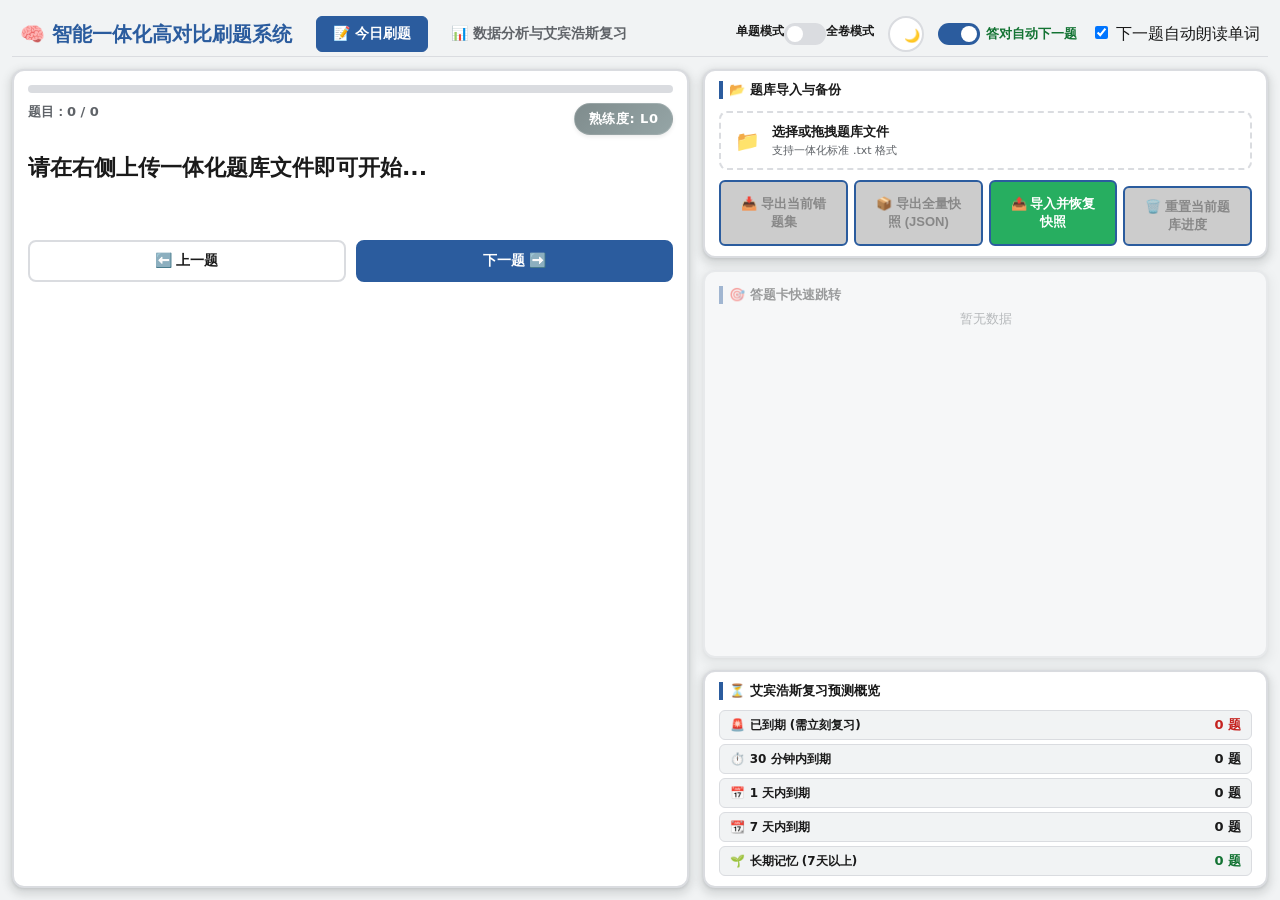
==== commit c7c9daf3: "快捷键和朗读" ====
--- a/index.html
+++ b/index.html
@@ -49,13 +49,15 @@
             >
           </div>
           <label class="switch-box" id="autoSpeakSwitchBox">
-  <input type="checkbox" id="autoSpeakToggle" checked>
-  <span>下一题自动朗读单词</span>
-</label>
+            <input type="checkbox" id="autoSpeakToggle" checked />
+            <span>下一题自动朗读单词</span>
+          </label>
         </div>
       </header>
 
+<!-- 主页刷题区域 -->
       <div class="main-layout tab-content active" id="quizTab">
+        <!-- 左侧：刷题核心卡片 -->
         <div class="card quiz-zone" id="quizZone">
           <div class="progress-bar-container" id="progressContainer">
             <div class="progress-bar" id="progressBar"></div>
@@ -71,18 +73,21 @@
             </div>
             <div class="options-grid" id="optionsGrid"></div>
             <div id="feedback" class="feedback-msg"></div>
-            <div id="mnemonicContainer" style="margin-top: 15px;"></div>
           </div>
 
-          <!-- 单题模式导航按钮组（始终显示并贴近下方） -->
+          <!-- 1. 单题模式导航按钮组 -->
           <div class="nav-btn-group" id="navBtnGroup">
             <button id="prevBtn" class="nav-action-btn">⬅️ 上一题</button>
             <button id="nextBtn" class="nav-action-btn primary">
               下一题 ➡️
             </button>
           </div>
+
+          <!-- 2. ✨【核心修复】助记容器严格放在按钮组下方，宽度会自动填满整行 -->
+          <div id="mnemonicContainer" style="margin-top: 15px; width: 100%;"></div>
         </div>
 
+        <!-- 右侧：控制面板（导入、答题卡、概览） -->
         <div class="right-panel">
           <div class="card upload-section">
             <h3>📂 题库导入与备份</h3>
@@ -132,7 +137,7 @@
             </div>
           </div>
 
-          <!-- 1. 答题卡移至上方，并获得更充足高度 -->
+          <!-- 答题卡区 -->
           <div
             class="card answer-card-zone"
             id="answerCardZone"
@@ -153,7 +158,7 @@
             </div>
           </div>
 
-          <!-- 2. 复习预测移至下方，体积紧凑 -->
+          <!-- 复习预测概览区 -->
           <div class="card ebbinghaus-summary-zone" id="ebbSummaryZone">
             <h3>⏳ 艾宾浩斯复习预测概览</h3>
             <div class="ebb-summary-list" id="ebbSummaryList">
@@ -181,6 +186,7 @@
           </div>
         </div>
       </div>
+
     </div>
     <script src="mnemonic.js"></script>
     <script src="script.js"></script>
--- a/style.css
+++ b/style.css
@@ -880,7 +880,78 @@
   transition: all 0.3s ease;
 }
 
+/* ==========================================
+   助记卡片（词根词缀）主题适配样式
+   ========================================== */
+.mnemonic-box {
+  margin-top: 12px;
+  padding: 12px 16px;
+  border-radius: 8px;
+  font-size: 14px;
+  line-height: 1.6;
+  transition: all 0.3s ease;
+  
+  /* 默认（明亮模式）下背景与边框 */
+  background-color: var(--bg-hover, #f8f9fa);
+  border: 1px solid var(--border-color, #e0e0e0);
+  color: var(--text-color, #2c3e50);
+}
+
+/* 暗黑模式下，通过系统 data-theme 或媒体查询自动适配 */
+[data-theme="dark"] .mnemonic-box {
+  background-color: rgba(255, 255, 255, 0.05); /* 柔和半透明暗色背景 */
+  border-color: rgba(255, 255, 255, 0.12);     /* 暗色微光边框 */
+  color: #ecf0f1;                              /* 高对比浅色文本 */
+}
+
+/* 词缀标签颜色调优：兼顾白天与黑夜模式的高清晰度 */
+.mnemonic-box .tag-prefix {
+  color: #e67e22; /* 暖橙色 */
+}
+
+.mnemonic-box .tag-root {
+  color: #3498db; /* 天蓝色 */
+}
+
+.mnemonic-box .tag-suffix {
+  color: #2ecc71; /* 翡翠绿 */
+}
+
+/* 提示文本在暗黑模式下的颜色 */
+.mnemonic-box.text-muted {
+  color: var(--text-muted, #7f8c8d);
+}
+
+[data-theme="dark"] .mnemonic-box.text-muted {
+  color: #bdc3c7;
+}
+
+/* 确保助记卡片铺满，并且不会跟按钮重叠 */
+#mnemonicContainer,
+#ebbMnemonicContainer {
+  width: 100%;
+  box-sizing: border-box;
+  clear: both;
+}
+
+#mnemonicContainer .mnemonic-box,
+#ebbMnemonicContainer .mnemonic-box {
+  width: 100%;
+  box-sizing: border-box;
+  margin-top: 10px;
+  padding: 12px 16px;
+  border-radius: 8px;
+  font-size: 14px;
+  line-height: 1.6;
+  background-color: var(--bg-hover, #f8f9fa);
+  border: 1px solid var(--border-color, #e0e0e0);
+  color: var(--text-color, #2c3e50);
+}
+
 /* 深色模式兼容 */
-[data-theme="dark"] .mnemonic-box {
-  background: rgba(228, 222, 222, 0.795);
+[data-theme="dark"] #mnemonicContainer .mnemonic-box,
+[data-theme="dark"] #ebbMnemonicContainer .mnemonic-box {
+  background-color: rgba(255, 255, 255, 0.05);
+  border-color: rgba(255, 255, 255, 0.12);
+  color: #ecf0f1;
 }
